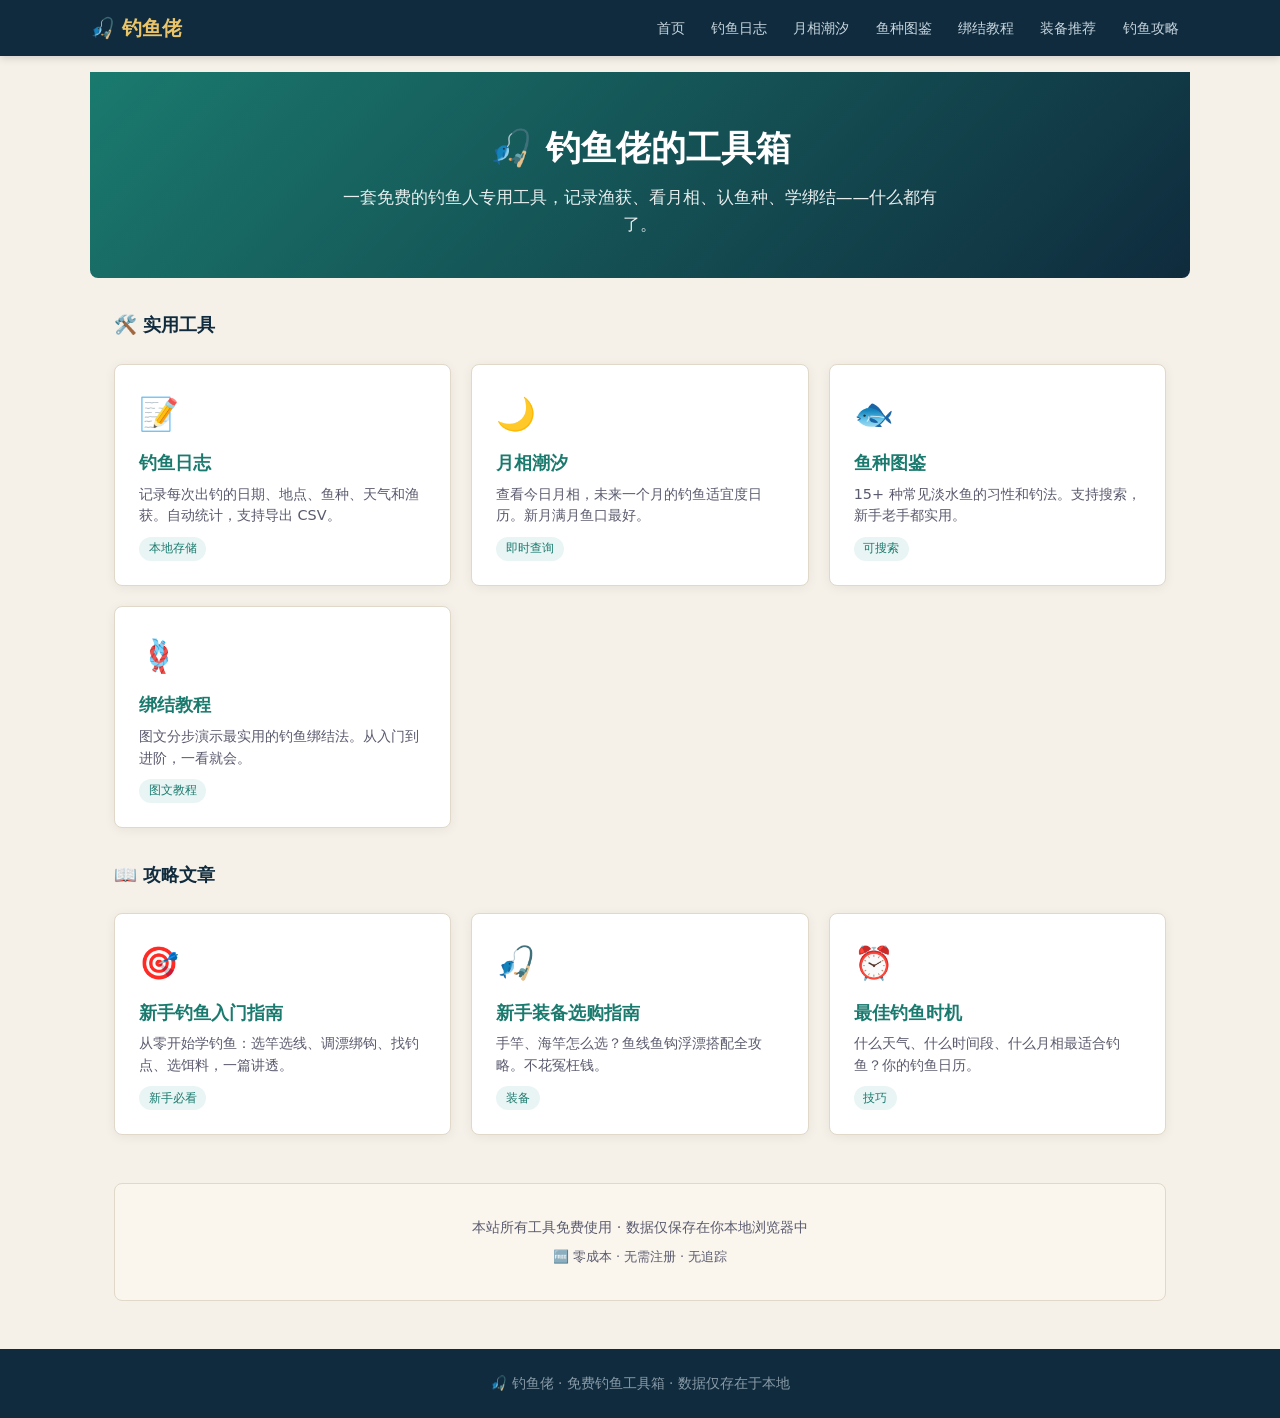
==== index.html @ 3c6519f3 "🎣 上传全套钓鱼工具" ====
<!DOCTYPE html>
<html lang="zh-CN">
<head>
<meta charset="UTF-8">
<meta name="viewport" content="width=device-width, initial-scale=1.0">
<title>钓鱼佬 - 钓鱼工具与攻略</title>
<meta name="description" content="免费钓鱼工具：钓鱼日志、月相潮汐、鱼种图鉴、绑结教程。钓鱼爱好者的实用工具箱。">
<link rel="stylesheet" href="/css/style.css">
</head>
<body>
<nav>
<div class="nav-inner">
<a href="/" class="nav-logo">🎣 钓鱼佬</a>
<button class="nav-toggle" onclick="document.querySelector('.nav-links').classList.toggle('open')">☰</button>
<div class="nav-links">
<a href="/">首页</a>
<a href="/fishing-log.html">钓鱼日志</a>
<a href="/moon-phase.html">月相潮汐</a>
<a href="/fish-species.html">鱼种图鉴</a>
<a href="/knot-guide.html">绑结教程</a>
<a href="/gear.html">装备推荐</a>
<a href="/articles/">钓鱼攻略</a>
</div>
</div>
</nav>

<div class="container">
<div class="hero">
<h1>🎣 钓鱼佬的工具箱</h1>
<p>一套免费的钓鱼人专用工具，记录渔获、看月相、认鱼种、学绑结——什么都有了。</p>
</div>

<h2 style="font-size:1.15rem;color:var(--navy);margin-top:0.5rem;">🛠️ 实用工具</h2>
<div class="card-grid">
<a href="/fishing-log.html" class="card">
<div class="card-icon">📝</div>
<h3>钓鱼日志</h3>
<p>记录每次出钓的日期、地点、鱼种、天气和渔获。自动统计，支持导出 CSV。</p>
<span class="tag">本地存储</span>
</a>
<a href="/moon-phase.html" class="card">
<div class="card-icon">🌙</div>
<h3>月相潮汐</h3>
<p>查看今日月相，未来一个月的钓鱼适宜度日历。新月满月鱼口最好。</p>
<span class="tag">即时查询</span>
</a>
<a href="/fish-species.html" class="card">
<div class="card-icon">🐟</div>
<h3>鱼种图鉴</h3>
<p>15+ 种常见淡水鱼的习性和钓法。支持搜索，新手老手都实用。</p>
<span class="tag">可搜索</span>
</a>
<a href="/knot-guide.html" class="card">
<div class="card-icon">🪢</div>
<h3>绑结教程</h3>
<p>图文分步演示最实用的钓鱼绑结法。从入门到进阶，一看就会。</p>
<span class="tag">图文教程</span>
</a>
</div>

<h2 style="font-size:1.15rem;color:var(--navy);margin-top:2rem;">📖 攻略文章</h2>
<div class="card-grid articles-grid">
<a href="/articles/beginner-tips.html" class="card">
<div class="card-icon">🎯</div>
<h3>新手钓鱼入门指南</h3>
<p>从零开始学钓鱼：选竿选线、调漂绑钩、找钓点、选饵料，一篇讲透。</p>
<span class="tag">新手必看</span>
</a>
<a href="/articles/gear-guide.html" class="card">
<div class="card-icon">🎣</div>
<h3>新手装备选购指南</h3>
<p>手竿、海竿怎么选？鱼线鱼钩浮漂搭配全攻略。不花冤枉钱。</p>
<span class="tag">装备</span>
</a>
<a href="/articles/best-times.html" class="card">
<div class="card-icon">⏰</div>
<h3>最佳钓鱼时机</h3>
<p>什么天气、什么时间段、什么月相最适合钓鱼？你的钓鱼日历。</p>
<span class="tag">技巧</span>
</a>
</div>

<div style="text-align:center;margin:3rem 0 1rem;padding:2rem;background:var(--cream);border-radius:var(--radius);border:1px solid var(--border);">
<p style="font-size:0.9rem;color:var(--text-muted);margin-bottom:0.5rem;">本站所有工具免费使用 · 数据仅保存在你本地浏览器中</p>
<p style="font-size:0.8rem;color:var(--text-muted);">🆓 零成本 · 无需注册 · 无追踪</p>
</div>
</div>

<footer>
<p>🎣 钓鱼佬 · 免费钓鱼工具箱 · 数据仅存在于本地</p>
</footer>
<script src="/js/main.js"></script>
</body>
</html>
---- css/style.css ----
:root {
  --navy: #0f2b3d;
  --teal: #1a7a6e;
  --teal-light: #2a9d8f;
  --amber: #e9c46a;
  --rust: #d9782b;
  --rust-light: #f4a261;
  --cream: #faf6ee;
  --bg: #f5f0e8;
  --card: #ffffff;
  --text: #1a1a2e;
  --text-muted: #5a5a6e;
  --border: #e0d8c8;
  --shadow: 0 2px 12px rgba(0,0,0,0.06);
  --radius: 8px;
  --max-width: 1100px;
  --font: system-ui, -apple-system, 'Segoe UI', Roboto, sans-serif;
}
*, *::before, *::after { box-sizing: border-box; margin: 0; padding: 0; }
html { scroll-behavior: smooth; }
body {
  font-family: var(--font);
  background: var(--bg);
  color: var(--text);
  line-height: 1.6;
  min-height: 100vh;
  display: flex;
  flex-direction: column;
}
a { color: var(--teal); text-decoration: none; }
a:hover { color: var(--rust); }
img { max-width: 100%; height: auto; }
nav {
  background: var(--navy);
  color: #fff;
  padding: 0 1.5rem;
  position: sticky;
  top: 0;
  z-index: 100;
  box-shadow: 0 2px 8px rgba(0,0,0,0.15);
}
.nav-inner {
  max-width: var(--max-width);
  margin: 0 auto;
  display: flex;
  align-items: center;
  gap: 0.25rem;
  height: 56px;
}
.nav-logo {
  font-size: 1.25rem;
  font-weight: 700;
  color: var(--amber);
  margin-right: auto;
  display: flex;
  align-items: center;
  gap: 0.4rem;
}
.nav-logo:hover { color: var(--amber); opacity: 0.9; }
.nav-links { display: flex; gap: 0.25rem; align-items: center; }
.nav-links a {
  color: #c8d6e0;
  padding: 0.4rem 0.7rem;
  border-radius: var(--radius);
  font-size: 0.875rem;
  transition: all 0.15s;
  white-space: nowrap;
}
.nav-links a:hover, .nav-links a.active {
  color: #fff;
  background: rgba(255,255,255,0.1);
}
.nav-toggle { display: none; background: none; border: none; color: #fff; font-size: 1.5rem; cursor: pointer; padding: 0.25rem; }
.container {
  max-width: var(--max-width);
  margin: 0 auto;
  padding: 2rem 1.5rem;
  flex: 1;
  width: 100%;
}
.hero {
  text-align: center;
  padding: 3rem 1rem 2.5rem;
  background: linear-gradient(135deg, var(--teal) 0%, var(--navy) 100%);
  border-radius: 0 0 var(--radius) var(--radius);
  color: #fff;
  margin: -1rem -1.5rem 2rem;
}
.hero h1 { font-size: 2.2rem; margin-bottom: 0.5rem; }
.hero p { font-size: 1.05rem; opacity: 0.9; max-width: 600px; margin: 0 auto; }
.card-grid {
  display: grid;
  grid-template-columns: repeat(auto-fill, minmax(280px, 1fr));
  gap: 1.25rem;
  margin: 1.5rem 0;
}
.card-grid.articles-grid { grid-template-columns: repeat(auto-fill, minmax(320px, 1fr)); }
.card {
  background: var(--card);
  border: 1px solid var(--border);
  border-radius: var(--radius);
  padding: 1.5rem;
  box-shadow: var(--shadow);
  transition: transform 0.15s, box-shadow 0.15s;
}
.card:hover { transform: translateY(-2px); box-shadow: 0 4px 20px rgba(0,0,0,0.1); }
.card-icon { font-size: 2rem; margin-bottom: 0.6rem; }
.card a { color: inherit; }
.card a:hover { color: var(--teal); }
.card h3 { font-size: 1.1rem; margin-bottom: 0.4rem; }
.card p { font-size: 0.9rem; color: var(--text-muted); line-height: 1.5; }
.card .tag {
  display: inline-block;
  font-size: 0.75rem;
  color: var(--teal);
  background: rgba(42,157,143,0.1);
  padding: 0.15rem 0.6rem;
  border-radius: 99px;
  margin-top: 0.6rem;
}
.tool-header { margin-bottom: 1.5rem; }
.tool-header h1 { font-size: 1.6rem; color: var(--navy); }
.tool-header p { color: var(--text-muted); font-size: 0.95rem; margin-top: 0.3rem; }
.tool-card {
  background: var(--card);
  border: 1px solid var(--border);
  border-radius: var(--radius);
  padding: 1.5rem;
  box-shadow: var(--shadow);
  margin-bottom: 1.25rem;
}
.tool-card label {
  display: block;
  font-size: 0.85rem;
  font-weight: 600;
  color: var(--text);
  margin-bottom: 0.3rem;
}
.tool-card input, .tool-card select, .tool-card textarea {
  width: 100%;
  padding: 0.5rem 0.75rem;
  border: 1px solid var(--border);
  border-radius: var(--radius);
  font-family: var(--font);
  font-size: 0.9rem;
  background: var(--cream);
  transition: border 0.15s;
}
.tool-card input:focus, .tool-card select:focus, .tool-card textarea:focus {
  outline: none;
  border-color: var(--teal);
  background: #fff;
}
.tool-card textarea { resize: vertical; min-height: 60px; }
.btn {
  display: inline-flex;
  align-items: center;
  gap: 0.4rem;
  padding: 0.5rem 1.25rem;
  border: none;
  border-radius: var(--radius);
  font-size: 0.9rem;
  font-weight: 600;
  cursor: pointer;
  transition: all 0.15s;
}
.btn-primary { background: var(--teal); color: #fff; }
.btn-primary:hover { background: var(--teal-light); }
.btn-danger { background: #d32f2f; color: #fff; }
.btn-danger:hover { background: #b71c1c; }
.btn-outline { background: transparent; border: 1px solid var(--border); color: var(--text); }
.btn-outline:hover { border-color: var(--teal); color: var(--teal); }
.btn-sm { padding: 0.35rem 0.8rem; font-size: 0.8rem; }
.data-table {
  width: 100%;
  border-collapse: collapse;
  font-size: 0.875rem;
}
.data-table thead { background: var(--navy); color: #fff; }
.data-table th, .data-table td {
  padding: 0.5rem 0.75rem;
  text-align: left;
  border-bottom: 1px solid var(--border);
}
.data-table tbody tr:hover { background: rgba(42,157,143,0.04); }
.stat-row {
  display: grid;
  grid-template-columns: repeat(auto-fit, minmax(140px, 1fr));
  gap: 0.75rem;
  margin-bottom: 1rem;
}
.stat-box {
  background: var(--cream);
  border: 1px solid var(--border);
  border-radius: var(--radius);
  padding: 0.75rem;
  text-align: center;
}
.stat-box .num { font-size: 1.4rem; font-weight: 700; color: var(--teal); }
.stat-box .label { font-size: 0.78rem; color: var(--text-muted); }
.moon-display {
  text-align: center;
  padding: 2rem 1rem;
}
.moon-svg { width: 180px; height: 180px; margin: 0 auto 1rem; }
.moon-phase-name { font-size: 1.3rem; font-weight: 700; color: var(--navy); }
.moon-date { color: var(--text-muted); font-size: 0.9rem; }
.moon-illum { font-size: 0.85rem; color: var(--text-muted); margin-top: 0.3rem; }
.calendar-grid {
  display: grid;
  grid-template-columns: repeat(7, 1fr);
  gap: 4px;
  margin: 1rem 0;
}
.cal-day {
  padding: 0.4rem;
  text-align: center;
  font-size: 0.85rem;
  border-radius: 4px;
  background: var(--cream);
  cursor: pointer;
  transition: background 0.1s;
}
.cal-day:hover { background: var(--teal); color: #fff; }
.cal-day.today { background: var(--teal); color: #fff; font-weight: 700; }
.cal-day.good { background: rgba(42,157,143,0.15); }
.cal-day.great { background: rgba(42,157,143,0.3); font-weight: 600; }
.cal-day.best { background: var(--amber); color: var(--navy); font-weight: 700; }
.cal-day-header { font-weight: 700; font-size: 0.8rem; color: var(--text-muted); background: transparent; cursor: default; }
.cal-day-header:hover { background: transparent; color: var(--text-muted); }
.cal-day.empty { background: transparent; cursor: default; }
.cal-day.empty:hover { background: transparent; }
.species-search { display: flex; gap: 0.5rem; margin-bottom: 1rem; }
.species-search input { flex: 1; }
.species-card { display: flex; gap: 1rem; align-items: flex-start; }
.species-emoji { font-size: 3rem; line-height: 1; }
.species-info { flex: 1; }
.species-info h4 { font-size: 1rem; }
.species-meta { display: flex; gap: 0.75rem; flex-wrap: wrap; margin: 0.3rem 0; }
.species-meta span { font-size: 0.78rem; color: var(--text-muted); }
.species-desc { font-size: 0.85rem; color: var(--text-muted); }
.species-tips { font-size: 0.82rem; margin-top: 0.3rem; padding: 0.3rem 0.6rem; background: rgba(233,196,106,0.15); border-radius: 4px; }
.knot-step { display: flex; gap: 1rem; align-items: flex-start; margin-bottom: 1.5rem; }
.knot-step-num {
  background: var(--teal);
  color: #fff;
  width: 28px;
  height: 28px;
  border-radius: 50%;
  display: flex;
  align-items: center;
  justify-content: center;
  font-size: 0.85rem;
  font-weight: 700;
  flex-shrink: 0;
}
.knot-step-content { flex: 1; }
.knot-step-content p { font-size: 0.9rem; }
.article-meta {
  font-size: 0.8rem;
  color: var(--text-muted);
  display: flex;
  gap: 0.75rem;
  margin: 0.5rem 0;
}
.article-body { font-size: 0.95rem; line-height: 1.8; }
.article-body h2 { font-size: 1.2rem; color: var(--navy); margin: 1.5rem 0 0.5rem; }
.article-body h3 { font-size: 1.05rem; color: var(--teal); margin: 1rem 0 0.4rem; }
.article-body p { margin-bottom: 0.8rem; }
.article-body ul, .article-body ol { margin: 0.5rem 0 0.8rem 1.5rem; }
.article-body li { margin-bottom: 0.3rem; }
.article-body .tip {
  background: rgba(233,196,106,0.15);
  border-left: 3px solid var(--amber);
  padding: 0.6rem 1rem;
  border-radius: 0 var(--radius) var(--radius) 0;
  margin: 1rem 0;
  font-size: 0.88rem;
}
.gear-card { display: flex; gap: 1rem; align-items: flex-start; }
.gear-emoji { font-size: 2.2rem; line-height: 1; }
.gear-info { flex: 1; }
.gear-info h4 { font-size: 1rem; margin-bottom: 0.2rem; }
.gear-info .price { color: var(--rust); font-weight: 600; font-size: 0.9rem; }
.gear-info p { font-size: 0.85rem; color: var(--text-muted); }
.gear-link { display: inline-block; margin-top: 0.4rem; }
footer {
  background: var(--navy);
  color: #8a9ba8;
  text-align: center;
  padding: 1.5rem;
  font-size: 0.85rem;
  margin-top: auto;
}
@media (max-width: 768px) {
  .nav-links {
    display: none;
    position: absolute;
    top: 56px;
    left: 0;
    right: 0;
    background: var(--navy);
    flex-direction: column;
    padding: 0.5rem 1rem 1rem;
    box-shadow: 0 4px 12px rgba(0,0,0,0.2);
  }
  .nav-links.open { display: flex; }
  .nav-links a { width: 100%; padding: 0.6rem 0.75rem; }
  .nav-toggle { display: block; }
  .hero h1 { font-size: 1.6rem; }
  .hero { padding: 2rem 1rem 1.5rem; }
  .card-grid { grid-template-columns: 1fr; }
  .species-card, .gear-card { flex-direction: column; }
  .moon-svg { width: 140px; height: 140px; }
}
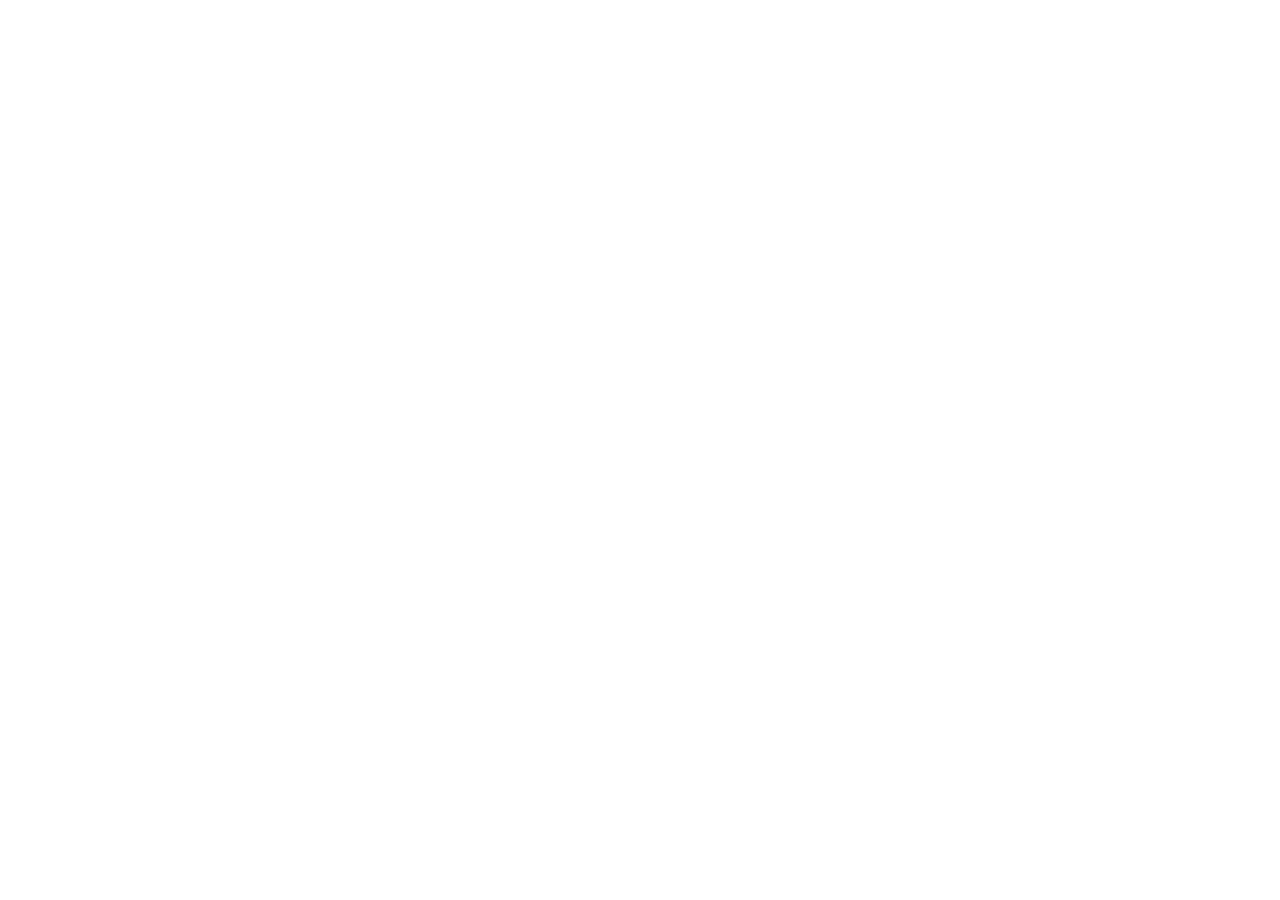
==== commit 9725565c: "🐛 修复：将绝对路径改为相对路径" ====
--- a/index.html
+++ b/index.html
@@ -3,92 +3,92 @@
 <head>
 <meta charset="UTF-8">
 <meta name="viewport" content="width=device-width, initial-scale=1.0">
-<title>钓鱼佬 - 钓鱼工具与攻略</title>
-<meta name="description" content="免费钓鱼工具：钓鱼日志、月相潮汐、鱼种图鉴、绑结教程。钓鱼爱好者的实用工具箱。">
-<link rel="stylesheet" href="/css/style.css">
+<title>钓鱼�?- 钓鱼工具与攻�?/title>
+<meta name="description" content="免费钓鱼工具：钓鱼日志、月相潮汐、鱼种图鉴、绑结教程。钓鱼爱好者的实用工具箱�?>
+<link rel="stylesheet" href="css/style.css">
 </head>
 <body>
 <nav>
 <div class="nav-inner">
-<a href="/" class="nav-logo">🎣 钓鱼佬</a>
-<button class="nav-toggle" onclick="document.querySelector('.nav-links').classList.toggle('open')">☰</button>
+<a href="." class="nav-logo">🎣 钓鱼�?/a>
+<button class="nav-toggle" onclick="document.querySelector('.nav-links').classList.toggle('open')">�?/button>
 <div class="nav-links">
 <a href="/">首页</a>
-<a href="/fishing-log.html">钓鱼日志</a>
-<a href="/moon-phase.html">月相潮汐</a>
-<a href="/fish-species.html">鱼种图鉴</a>
-<a href="/knot-guide.html">绑结教程</a>
-<a href="/gear.html">装备推荐</a>
-<a href="/articles/">钓鱼攻略</a>
+<a href="fishing-log.html">钓鱼日志</a>
+<a href="moon-phase.html">月相潮汐</a>
+<a href="fish-species.html">鱼种图鉴</a>
+<a href="knot-guide.html">绑结教程</a>
+<a href="gear.html">装备推荐</a>
+<a href="articles/">钓鱼攻略</a>
 </div>
 </div>
 </nav>
 
 <div class="container">
 <div class="hero">
-<h1>🎣 钓鱼佬的工具箱</h1>
-<p>一套免费的钓鱼人专用工具，记录渔获、看月相、认鱼种、学绑结——什么都有了。</p>
+<h1>🎣 钓鱼佬的工具�?/h1>
+<p>一套免费的钓鱼人专用工具，记录渔获、看月相、认鱼种、学绑结——什么都有了�?/p>
 </div>
 
-<h2 style="font-size:1.15rem;color:var(--navy);margin-top:0.5rem;">🛠️ 实用工具</h2>
+<h2 style="font-size:1.15rem;color:var(--navy);margin-top:0.5rem;">🛠�?实用工具</h2>
 <div class="card-grid">
-<a href="/fishing-log.html" class="card">
+<a href="fishing-log.html" class="card">
 <div class="card-icon">📝</div>
 <h3>钓鱼日志</h3>
-<p>记录每次出钓的日期、地点、鱼种、天气和渔获。自动统计，支持导出 CSV。</p>
+<p>记录每次出钓的日期、地点、鱼种、天气和渔获。自动统计，支持导出 CSV�?/p>
 <span class="tag">本地存储</span>
 </a>
-<a href="/moon-phase.html" class="card">
+<a href="moon-phase.html" class="card">
 <div class="card-icon">🌙</div>
 <h3>月相潮汐</h3>
-<p>查看今日月相，未来一个月的钓鱼适宜度日历。新月满月鱼口最好。</p>
+<p>查看今日月相，未来一个月的钓鱼适宜度日历。新月满月鱼口最好�?/p>
 <span class="tag">即时查询</span>
 </a>
-<a href="/fish-species.html" class="card">
+<a href="fish-species.html" class="card">
 <div class="card-icon">🐟</div>
 <h3>鱼种图鉴</h3>
-<p>15+ 种常见淡水鱼的习性和钓法。支持搜索，新手老手都实用。</p>
-<span class="tag">可搜索</span>
+<p>15+ 种常见淡水鱼的习性和钓法。支持搜索，新手老手都实用�?/p>
+<span class="tag">可搜�?/span>
 </a>
-<a href="/knot-guide.html" class="card">
+<a href="knot-guide.html" class="card">
 <div class="card-icon">🪢</div>
 <h3>绑结教程</h3>
-<p>图文分步演示最实用的钓鱼绑结法。从入门到进阶，一看就会。</p>
+<p>图文分步演示最实用的钓鱼绑结法。从入门到进阶，一看就会�?/p>
 <span class="tag">图文教程</span>
 </a>
 </div>
 
 <h2 style="font-size:1.15rem;color:var(--navy);margin-top:2rem;">📖 攻略文章</h2>
 <div class="card-grid articles-grid">
-<a href="/articles/beginner-tips.html" class="card">
+<a href="articles/beginner-tips.html" class="card">
 <div class="card-icon">🎯</div>
 <h3>新手钓鱼入门指南</h3>
-<p>从零开始学钓鱼：选竿选线、调漂绑钩、找钓点、选饵料，一篇讲透。</p>
+<p>从零开始学钓鱼：选竿选线、调漂绑钩、找钓点、选饵料，一篇讲透�?/p>
 <span class="tag">新手必看</span>
 </a>
-<a href="/articles/gear-guide.html" class="card">
+<a href="articles/gear-guide.html" class="card">
 <div class="card-icon">🎣</div>
 <h3>新手装备选购指南</h3>
-<p>手竿、海竿怎么选？鱼线鱼钩浮漂搭配全攻略。不花冤枉钱。</p>
+<p>手竿、海竿怎么选？鱼线鱼钩浮漂搭配全攻略。不花冤枉钱�?/p>
 <span class="tag">装备</span>
 </a>
-<a href="/articles/best-times.html" class="card">
-<div class="card-icon">⏰</div>
-<h3>最佳钓鱼时机</h3>
-<p>什么天气、什么时间段、什么月相最适合钓鱼？你的钓鱼日历。</p>
-<span class="tag">技巧</span>
+<a href="articles/best-times.html" class="card">
+<div class="card-icon">�?/div>
+<h3>最佳钓鱼时�?/h3>
+<p>什么天气、什么时间段、什么月相最适合钓鱼？你的钓鱼日历�?/p>
+<span class="tag">技�?/span>
 </a>
 </div>
 
 <div style="text-align:center;margin:3rem 0 1rem;padding:2rem;background:var(--cream);border-radius:var(--radius);border:1px solid var(--border);">
-<p style="font-size:0.9rem;color:var(--text-muted);margin-bottom:0.5rem;">本站所有工具免费使用 · 数据仅保存在你本地浏览器中</p>
-<p style="font-size:0.8rem;color:var(--text-muted);">🆓 零成本 · 无需注册 · 无追踪</p>
+<p style="font-size:0.9rem;color:var(--text-muted);margin-bottom:0.5rem;">本站所有工具免费使�?· 数据仅保存在你本地浏览器�?/p>
+<p style="font-size:0.8rem;color:var(--text-muted);">🆓 零成�?· 无需注册 · 无追�?/p>
 </div>
 </div>
 
 <footer>
-<p>🎣 钓鱼佬 · 免费钓鱼工具箱 · 数据仅存在于本地</p>
+<p>🎣 钓鱼�?· 免费钓鱼工具�?· 数据仅存在于本地</p>
 </footer>
-<script src="/js/main.js"></script>
+<script src="js/main.js"></script>
 </body>
 </html>
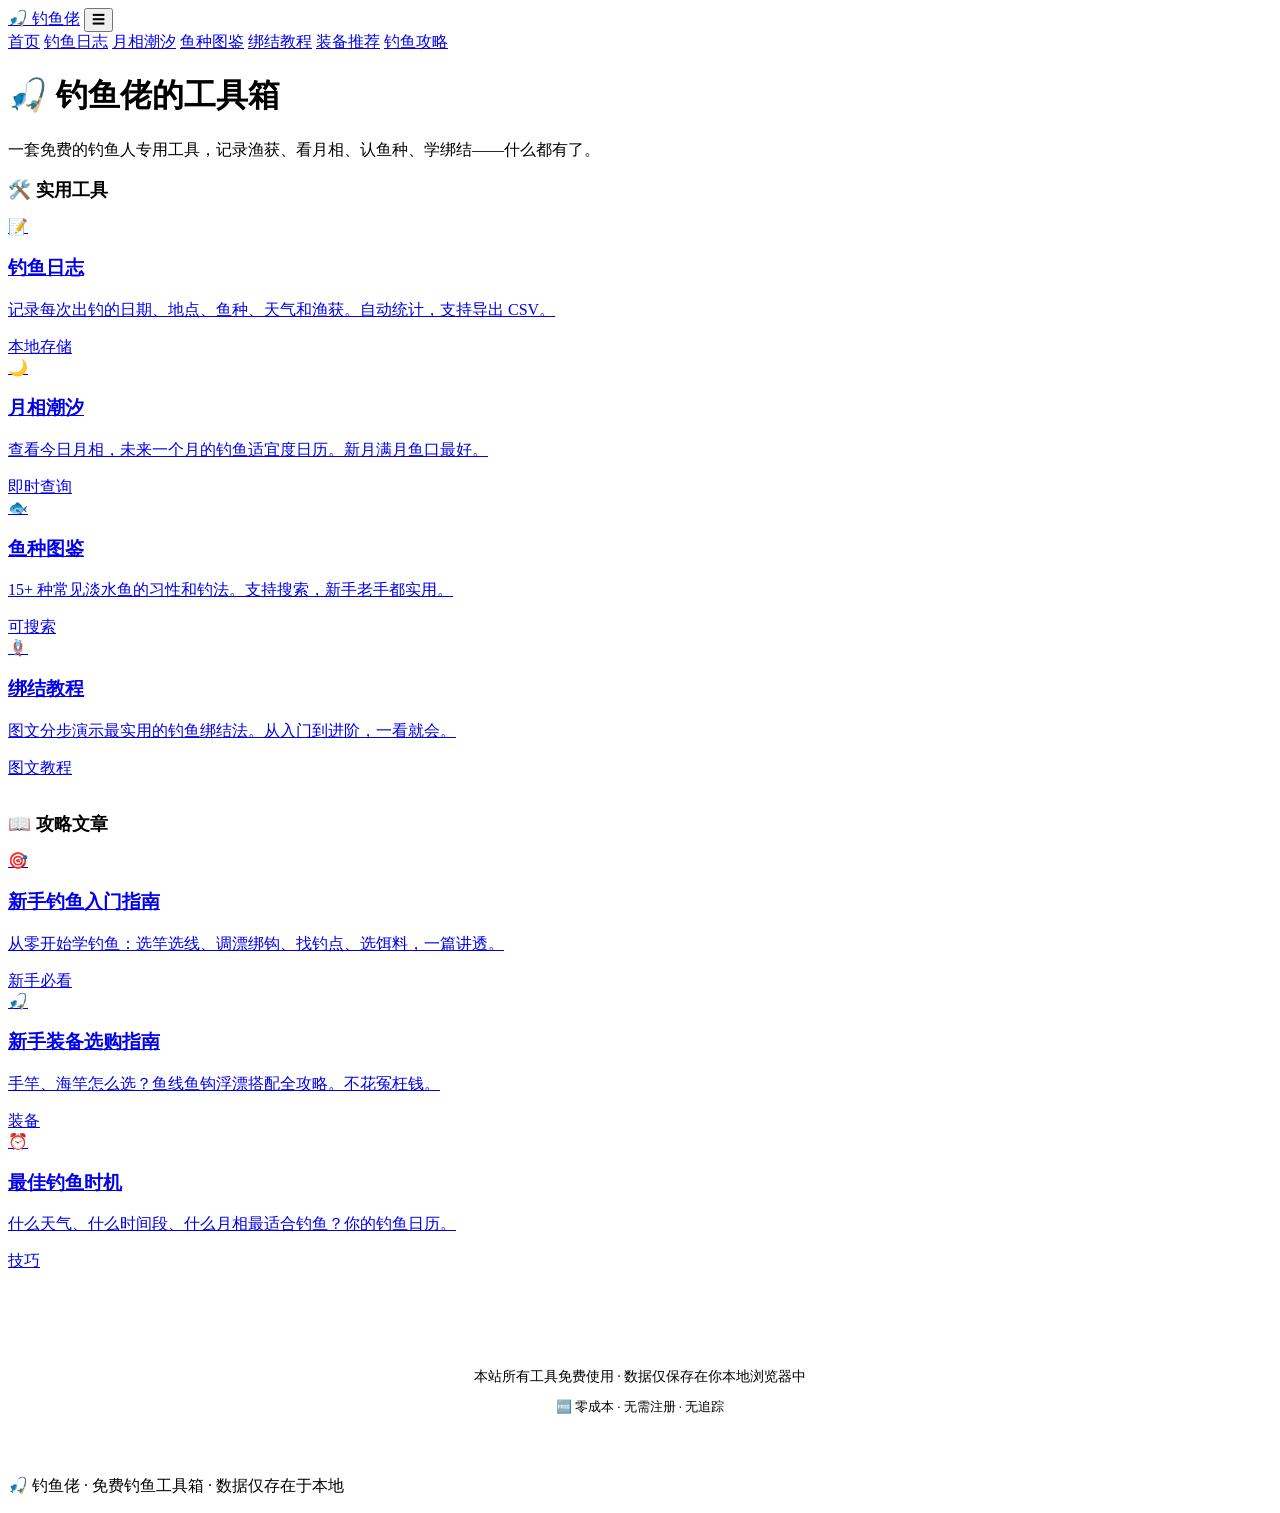
==== commit 0f421a87: "✨ 新首页" ====
--- a/index.html
+++ b/index.html
@@ -3,92 +3,56 @@
 <head>
 <meta charset="UTF-8">
 <meta name="viewport" content="width=device-width, initial-scale=1.0">
-<title>钓鱼�?- 钓鱼工具与攻�?/title>
-<meta name="description" content="免费钓鱼工具：钓鱼日志、月相潮汐、鱼种图鉴、绑结教程。钓鱼爱好者的实用工具箱�?>
-<link rel="stylesheet" href="css/style.css">
+<base href="/diaoyulao/">
+<title>钓鱼佬 - 钓鱼工具与攻略</title>
+<meta name="description" content="免费钓鱼工具：钓鱼日志、月相潮汐、鱼种图鉴、绑结教程。钓鱼爱好者的实用工具箱。">
+<link rel="stylesheet" href="/diaoyulao/css/style.css">
 </head>
 <body>
 <nav>
 <div class="nav-inner">
-<a href="." class="nav-logo">🎣 钓鱼�?/a>
-<button class="nav-toggle" onclick="document.querySelector('.nav-links').classList.toggle('open')">�?/button>
+<a href="/diaoyulao/" class="nav-logo">🎣 钓鱼佬</a>
+<button class="nav-toggle" onclick="mn()">☰</button>
 <div class="nav-links">
-<a href="/">首页</a>
-<a href="fishing-log.html">钓鱼日志</a>
-<a href="moon-phase.html">月相潮汐</a>
-<a href="fish-species.html">鱼种图鉴</a>
-<a href="knot-guide.html">绑结教程</a>
-<a href="gear.html">装备推荐</a>
-<a href="articles/">钓鱼攻略</a>
+<a href="/diaoyulao/">首页</a>
+<a href="/diaoyulao/fishing-log.html">钓鱼日志</a>
+<a href="/diaoyulao/moon-phase.html">月相潮汐</a>
+<a href="/diaoyulao/fish-species.html">鱼种图鉴</a>
+<a href="/diaoyulao/knot-guide.html">绑结教程</a>
+<a href="/diaoyulao/gear.html">装备推荐</a>
+<a href="/diaoyulao/articles/">钓鱼攻略</a>
 </div>
 </div>
 </nav>
 
 <div class="container">
 <div class="hero">
-<h1>🎣 钓鱼佬的工具�?/h1>
-<p>一套免费的钓鱼人专用工具，记录渔获、看月相、认鱼种、学绑结——什么都有了�?/p>
+<h1>🎣 钓鱼佬的工具箱</h1>
+<p>一套免费的钓鱼人专用工具，记录渔获、看月相、认鱼种、学绑结——什么都有了。</p>
 </div>
 
-<h2 style="font-size:1.15rem;color:var(--navy);margin-top:0.5rem;">🛠�?实用工具</h2>
+<h2 style="font-size:1.15rem;color:var(--navy);margin-top:0.5rem;">🛠️ 实用工具</h2>
 <div class="card-grid">
-<a href="fishing-log.html" class="card">
-<div class="card-icon">📝</div>
-<h3>钓鱼日志</h3>
-<p>记录每次出钓的日期、地点、鱼种、天气和渔获。自动统计，支持导出 CSV�?/p>
-<span class="tag">本地存储</span>
-</a>
-<a href="moon-phase.html" class="card">
-<div class="card-icon">🌙</div>
-<h3>月相潮汐</h3>
-<p>查看今日月相，未来一个月的钓鱼适宜度日历。新月满月鱼口最好�?/p>
-<span class="tag">即时查询</span>
-</a>
-<a href="fish-species.html" class="card">
-<div class="card-icon">🐟</div>
-<h3>鱼种图鉴</h3>
-<p>15+ 种常见淡水鱼的习性和钓法。支持搜索，新手老手都实用�?/p>
-<span class="tag">可搜�?/span>
-</a>
-<a href="knot-guide.html" class="card">
-<div class="card-icon">🪢</div>
-<h3>绑结教程</h3>
-<p>图文分步演示最实用的钓鱼绑结法。从入门到进阶，一看就会�?/p>
-<span class="tag">图文教程</span>
-</a>
+<a href="/diaoyulao/fishing-log.html" class="card"><div class="card-icon">📝</div><h3>钓鱼日志</h3><p>记录每次出钓的日期、地点、鱼种、天气和渔获。自动统计，支持导出 CSV。</p><span class="tag">本地存储</span></a>
+<a href="/diaoyulao/moon-phase.html" class="card"><div class="card-icon">🌙</div><h3>月相潮汐</h3><p>查看今日月相，未来一个月的钓鱼适宜度日历。新月满月鱼口最好。</p><span class="tag">即时查询</span></a>
+<a href="/diaoyulao/fish-species.html" class="card"><div class="card-icon">🐟</div><h3>鱼种图鉴</h3><p>15+ 种常见淡水鱼的习性和钓法。支持搜索，新手老手都实用。</p><span class="tag">可搜索</span></a>
+<a href="/diaoyulao/knot-guide.html" class="card"><div class="card-icon">🪢</div><h3>绑结教程</h3><p>图文分步演示最实用的钓鱼绑结法。从入门到进阶，一看就会。</p><span class="tag">图文教程</span></a>
 </div>
 
 <h2 style="font-size:1.15rem;color:var(--navy);margin-top:2rem;">📖 攻略文章</h2>
 <div class="card-grid articles-grid">
-<a href="articles/beginner-tips.html" class="card">
-<div class="card-icon">🎯</div>
-<h3>新手钓鱼入门指南</h3>
-<p>从零开始学钓鱼：选竿选线、调漂绑钩、找钓点、选饵料，一篇讲透�?/p>
-<span class="tag">新手必看</span>
-</a>
-<a href="articles/gear-guide.html" class="card">
-<div class="card-icon">🎣</div>
-<h3>新手装备选购指南</h3>
-<p>手竿、海竿怎么选？鱼线鱼钩浮漂搭配全攻略。不花冤枉钱�?/p>
-<span class="tag">装备</span>
-</a>
-<a href="articles/best-times.html" class="card">
-<div class="card-icon">�?/div>
-<h3>最佳钓鱼时�?/h3>
-<p>什么天气、什么时间段、什么月相最适合钓鱼？你的钓鱼日历�?/p>
-<span class="tag">技�?/span>
-</a>
+<a href="/diaoyulao/articles/beginner-tips.html" class="card"><div class="card-icon">🎯</div><h3>新手钓鱼入门指南</h3><p>从零开始学钓鱼：选竿选线、调漂绑钩、找钓点、选饵料，一篇讲透。</p><span class="tag">新手必看</span></a>
+<a href="/diaoyulao/articles/gear-guide.html" class="card"><div class="card-icon">🎣</div><h3>新手装备选购指南</h3><p>手竿、海竿怎么选？鱼线鱼钩浮漂搭配全攻略。不花冤枉钱。</p><span class="tag">装备</span></a>
+<a href="/diaoyulao/articles/best-times.html" class="card"><div class="card-icon">⏰</div><h3>最佳钓鱼时机</h3><p>什么天气、什么时间段、什么月相最适合钓鱼？你的钓鱼日历。</p><span class="tag">技巧</span></a>
 </div>
 
 <div style="text-align:center;margin:3rem 0 1rem;padding:2rem;background:var(--cream);border-radius:var(--radius);border:1px solid var(--border);">
-<p style="font-size:0.9rem;color:var(--text-muted);margin-bottom:0.5rem;">本站所有工具免费使�?· 数据仅保存在你本地浏览器�?/p>
-<p style="font-size:0.8rem;color:var(--text-muted);">🆓 零成�?· 无需注册 · 无追�?/p>
+<p style="font-size:0.9rem;color:var(--text-muted);margin-bottom:0.5rem;">本站所有工具免费使用 · 数据仅保存在你本地浏览器中</p>
+<p style="font-size:0.8rem;color:var(--text-muted);">🆓 零成本 · 无需注册 · 无追踪</p>
 </div>
 </div>
-
-<footer>
-<p>🎣 钓鱼�?· 免费钓鱼工具�?· 数据仅存在于本地</p>
-</footer>
-<script src="js/main.js"></script>
+<footer><p>🎣 钓鱼佬 · 免费钓鱼工具箱 · 数据仅存在于本地</p></footer>
+<script src="/diaoyulao/js/main.js"></script>
+<script>function mn(){document.querySelector(".nav-links").classList.toggle("open")}</script>
 </body>
-</html>
+</html>
